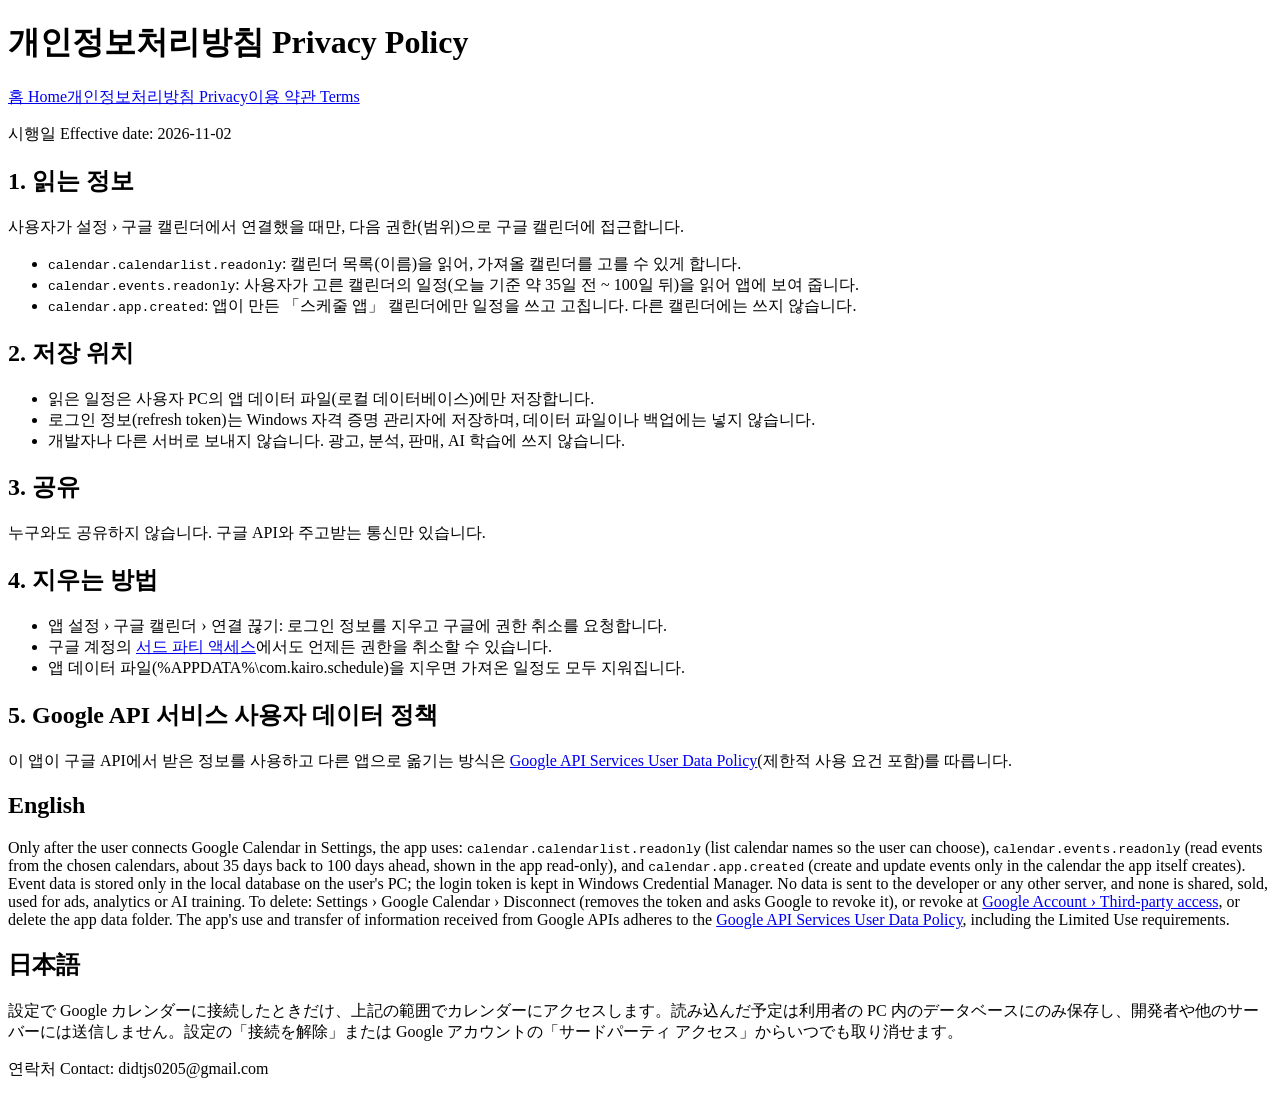
==== privacy.html @ 6b785fa1 "Add privacy.html" ====
<!doctype html><html lang="ko"><head><meta charset="utf-8"><meta name="viewport" content="width=device-width,initial-scale=1"><title>개인정보처리방침 · Privacy Policy</title><link rel="stylesheet" href="style.css"></head><body>
<h1>개인정보처리방침 <span class="lang">Privacy Policy</span></h1><nav><a href="./">홈 Home</a><a href="privacy.html">개인정보처리방침 Privacy</a><a href="terms.html">이용 약관 Terms</a></nav>
<p class="lang">시행일 Effective date: 2026-11-02</p>
<h2>1. 읽는 정보</h2>
<p>사용자가 설정 › 구글 캘린더에서 연결했을 때만, 다음 권한(범위)으로 구글 캘린더에 접근합니다.</p>
<ul><li><code>calendar.calendarlist.readonly</code>: 캘린더 목록(이름)을 읽어, 가져올 캘린더를 고를 수 있게 합니다.</li>
<li><code>calendar.events.readonly</code>: 사용자가 고른 캘린더의 일정(오늘 기준 약 35일 전 ~ 100일 뒤)을 읽어 앱에 보여 줍니다.</li>
<li><code>calendar.app.created</code>: 앱이 만든 「스케줄 앱」 캘린더에만 일정을 쓰고 고칩니다. 다른 캘린더에는 쓰지 않습니다.</li></ul>
<h2>2. 저장 위치</h2>
<ul><li>읽은 일정은 사용자 PC의 앱 데이터 파일(로컬 데이터베이스)에만 저장합니다.</li>
<li>로그인 정보(refresh token)는 Windows 자격 증명 관리자에 저장하며, 데이터 파일이나 백업에는 넣지 않습니다.</li>
<li>개발자나 다른 서버로 보내지 않습니다. 광고, 분석, 판매, AI 학습에 쓰지 않습니다.</li></ul>
<h2>3. 공유</h2><p>누구와도 공유하지 않습니다. 구글 API와 주고받는 통신만 있습니다.</p>
<h2>4. 지우는 방법</h2>
<ul><li>앱 설정 › 구글 캘린더 › 연결 끊기: 로그인 정보를 지우고 구글에 권한 취소를 요청합니다.</li>
<li>구글 계정의 <a href="https://myaccount.google.com/permissions">서드 파티 액세스</a>에서도 언제든 권한을 취소할 수 있습니다.</li>
<li>앱 데이터 파일(%APPDATA%\com.kairo.schedule)을 지우면 가져온 일정도 모두 지워집니다.</li></ul>
<h2>5. Google API 서비스 사용자 데이터 정책</h2>
<p>이 앱이 구글 API에서 받은 정보를 사용하고 다른 앱으로 옮기는 방식은 <a href="https://developers.google.com/terms/api-services-user-data-policy">Google API Services User Data Policy</a>(제한적 사용 요건 포함)를 따릅니다.</p>
<h2>English</h2>
<p>Only after the user connects Google Calendar in Settings, the app uses: <code>calendar.calendarlist.readonly</code> (list calendar names so the user can choose), <code>calendar.events.readonly</code> (read events from the chosen calendars, about 35 days back to 100 days ahead, shown in the app read-only), and <code>calendar.app.created</code> (create and update events only in the calendar the app itself creates). Event data is stored only in the local database on the user's PC; the login token is kept in Windows Credential Manager. No data is sent to the developer or any other server, and none is shared, sold, used for ads, analytics or AI training. To delete: Settings › Google Calendar › Disconnect (removes the token and asks Google to revoke it), or revoke at <a href="https://myaccount.google.com/permissions">Google Account › Third-party access</a>, or delete the app data folder. The app's use and transfer of information received from Google APIs adheres to the <a href="https://developers.google.com/terms/api-services-user-data-policy">Google API Services User Data Policy</a>, including the Limited Use requirements.</p>
<h2>日本語</h2>
<p>設定で Google カレンダーに接続したときだけ、上記の範囲でカレンダーにアクセスします。読み込んだ予定は利用者の PC 内のデータベースにのみ保存し、開発者や他のサーバーには送信しません。設定の「接続を解除」または Google アカウントの「サードパーティ アクセス」からいつでも取り消せます。</p>
<p class="lang">연락처 Contact: didtjs0205@gmail.com</p>
</body></html>
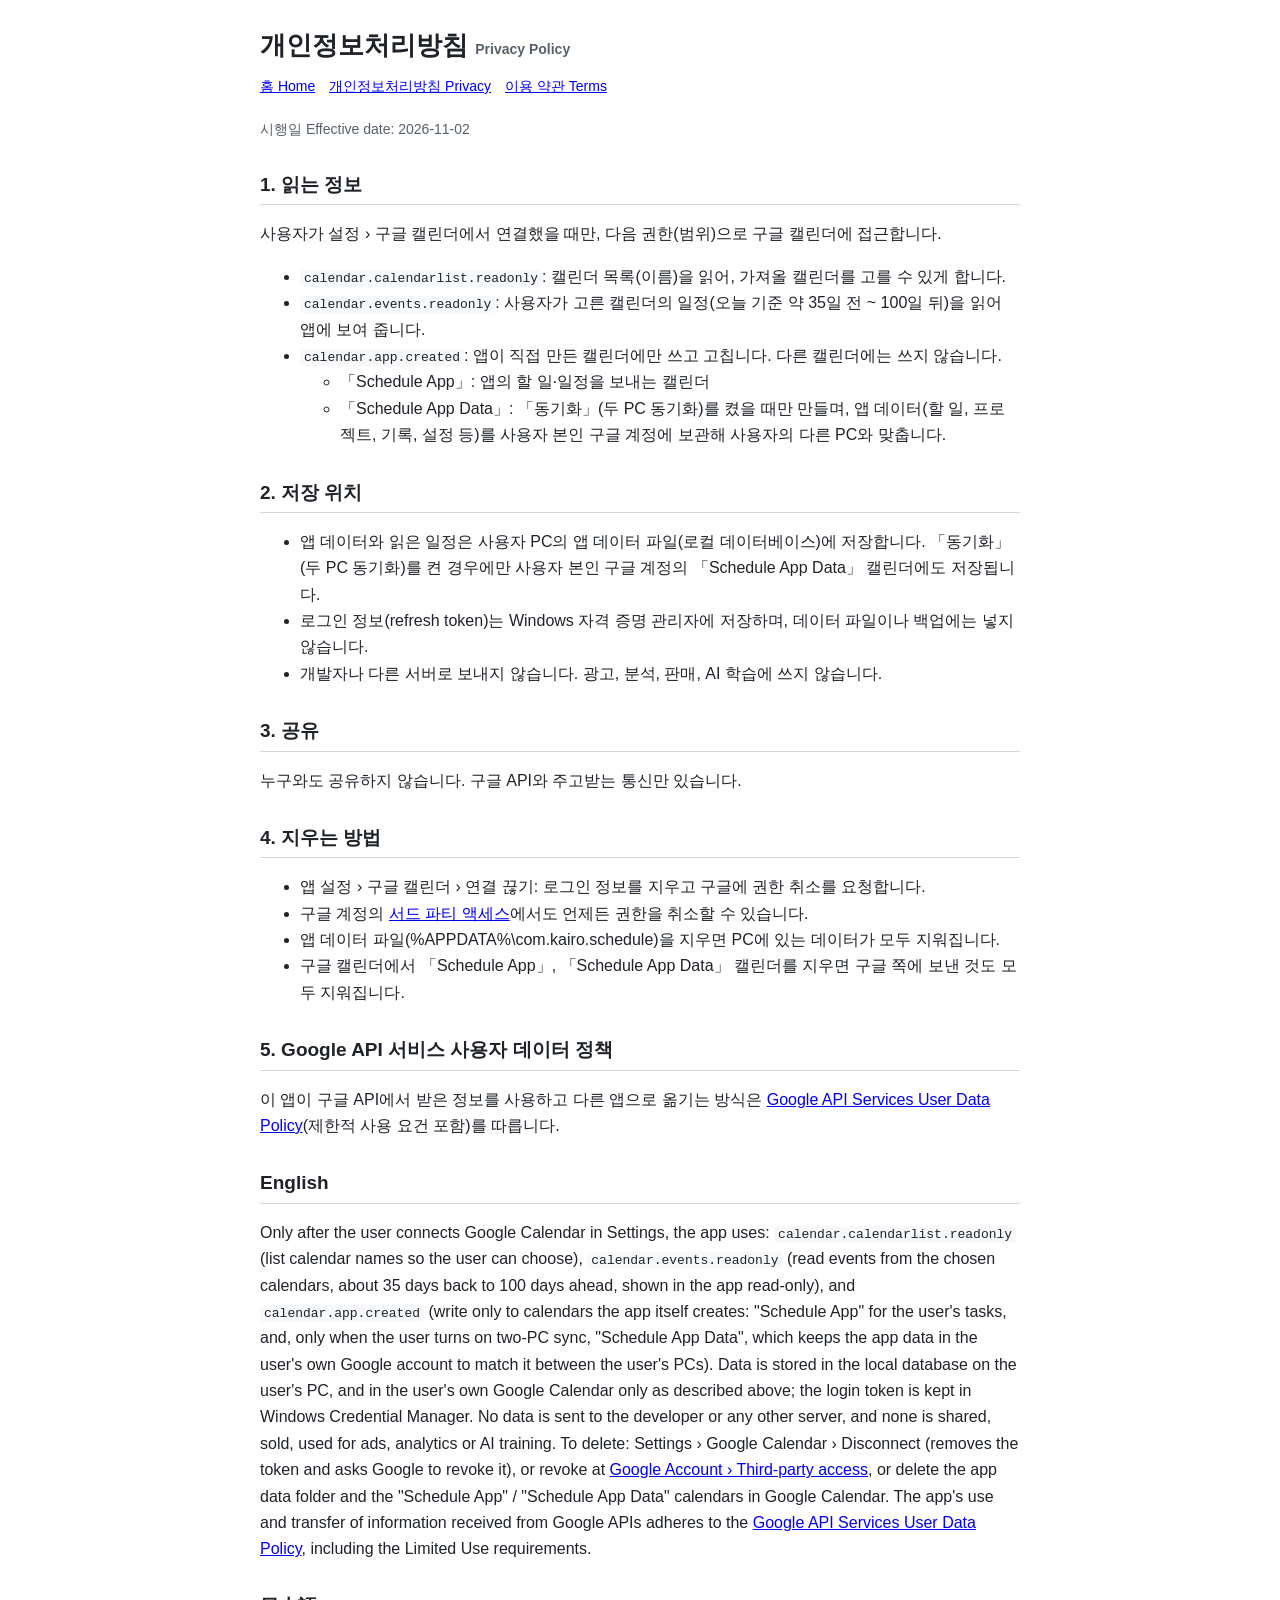
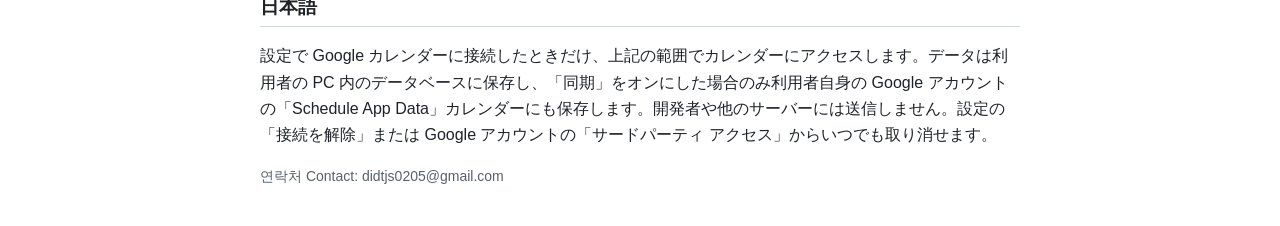
==== commit 5f8b88e7: "방침·홈: 캘린더 이름 Schedule App, 동기화(Schedule App Data) 설명 추가 Co-Authored-By: Claude Opus 5.5 <noreply@ant" ====
--- a/privacy.html
+++ b/privacy.html
@@ -5,21 +5,22 @@
 <p>사용자가 설정 › 구글 캘린더에서 연결했을 때만, 다음 권한(범위)으로 구글 캘린더에 접근합니다.</p>
 <ul><li><code>calendar.calendarlist.readonly</code>: 캘린더 목록(이름)을 읽어, 가져올 캘린더를 고를 수 있게 합니다.</li>
 <li><code>calendar.events.readonly</code>: 사용자가 고른 캘린더의 일정(오늘 기준 약 35일 전 ~ 100일 뒤)을 읽어 앱에 보여 줍니다.</li>
-<li><code>calendar.app.created</code>: 앱이 만든 「스케줄 앱」 캘린더에만 일정을 쓰고 고칩니다. 다른 캘린더에는 쓰지 않습니다.</li></ul>
+<li><code>calendar.app.created</code>: 앱이 직접 만든 캘린더에만 쓰고 고칩니다. 다른 캘린더에는 쓰지 않습니다.<ul><li>「Schedule App」: 앱의 할 일·일정을 보내는 캘린더</li><li>「Schedule App Data」: 「동기화」(두 PC 동기화)를 켰을 때만 만들며, 앱 데이터(할 일, 프로젝트, 기록, 설정 등)를 사용자 본인 구글 계정에 보관해 사용자의 다른 PC와 맞춥니다.</li></ul></li></ul>
 <h2>2. 저장 위치</h2>
-<ul><li>읽은 일정은 사용자 PC의 앱 데이터 파일(로컬 데이터베이스)에만 저장합니다.</li>
+<ul><li>앱 데이터와 읽은 일정은 사용자 PC의 앱 데이터 파일(로컬 데이터베이스)에 저장합니다. 「동기화」(두 PC 동기화)를 켠 경우에만 사용자 본인 구글 계정의 「Schedule App Data」 캘린더에도 저장됩니다.</li>
 <li>로그인 정보(refresh token)는 Windows 자격 증명 관리자에 저장하며, 데이터 파일이나 백업에는 넣지 않습니다.</li>
 <li>개발자나 다른 서버로 보내지 않습니다. 광고, 분석, 판매, AI 학습에 쓰지 않습니다.</li></ul>
 <h2>3. 공유</h2><p>누구와도 공유하지 않습니다. 구글 API와 주고받는 통신만 있습니다.</p>
 <h2>4. 지우는 방법</h2>
 <ul><li>앱 설정 › 구글 캘린더 › 연결 끊기: 로그인 정보를 지우고 구글에 권한 취소를 요청합니다.</li>
 <li>구글 계정의 <a href="https://myaccount.google.com/permissions">서드 파티 액세스</a>에서도 언제든 권한을 취소할 수 있습니다.</li>
-<li>앱 데이터 파일(%APPDATA%\com.kairo.schedule)을 지우면 가져온 일정도 모두 지워집니다.</li></ul>
+<li>앱 데이터 파일(%APPDATA%\com.kairo.schedule)을 지우면 PC에 있는 데이터가 모두 지워집니다.</li>
+<li>구글 캘린더에서 「Schedule App」, 「Schedule App Data」 캘린더를 지우면 구글 쪽에 보낸 것도 모두 지워집니다.</li></ul>
 <h2>5. Google API 서비스 사용자 데이터 정책</h2>
 <p>이 앱이 구글 API에서 받은 정보를 사용하고 다른 앱으로 옮기는 방식은 <a href="https://developers.google.com/terms/api-services-user-data-policy">Google API Services User Data Policy</a>(제한적 사용 요건 포함)를 따릅니다.</p>
 <h2>English</h2>
-<p>Only after the user connects Google Calendar in Settings, the app uses: <code>calendar.calendarlist.readonly</code> (list calendar names so the user can choose), <code>calendar.events.readonly</code> (read events from the chosen calendars, about 35 days back to 100 days ahead, shown in the app read-only), and <code>calendar.app.created</code> (create and update events only in the calendar the app itself creates). Event data is stored only in the local database on the user's PC; the login token is kept in Windows Credential Manager. No data is sent to the developer or any other server, and none is shared, sold, used for ads, analytics or AI training. To delete: Settings › Google Calendar › Disconnect (removes the token and asks Google to revoke it), or revoke at <a href="https://myaccount.google.com/permissions">Google Account › Third-party access</a>, or delete the app data folder. The app's use and transfer of information received from Google APIs adheres to the <a href="https://developers.google.com/terms/api-services-user-data-policy">Google API Services User Data Policy</a>, including the Limited Use requirements.</p>
+<p>Only after the user connects Google Calendar in Settings, the app uses: <code>calendar.calendarlist.readonly</code> (list calendar names so the user can choose), <code>calendar.events.readonly</code> (read events from the chosen calendars, about 35 days back to 100 days ahead, shown in the app read-only), and <code>calendar.app.created</code> (write only to calendars the app itself creates: "Schedule App" for the user's tasks, and, only when the user turns on two-PC sync, "Schedule App Data", which keeps the app data in the user's own Google account to match it between the user's PCs). Data is stored in the local database on the user's PC, and in the user's own Google Calendar only as described above; the login token is kept in Windows Credential Manager. No data is sent to the developer or any other server, and none is shared, sold, used for ads, analytics or AI training. To delete: Settings › Google Calendar › Disconnect (removes the token and asks Google to revoke it), or revoke at <a href="https://myaccount.google.com/permissions">Google Account › Third-party access</a>, or delete the app data folder and the "Schedule App" / "Schedule App Data" calendars in Google Calendar. The app's use and transfer of information received from Google APIs adheres to the <a href="https://developers.google.com/terms/api-services-user-data-policy">Google API Services User Data Policy</a>, including the Limited Use requirements.</p>
 <h2>日本語</h2>
-<p>設定で Google カレンダーに接続したときだけ、上記の範囲でカレンダーにアクセスします。読み込んだ予定は利用者の PC 内のデータベースにのみ保存し、開発者や他のサーバーには送信しません。設定の「接続を解除」または Google アカウントの「サードパーティ アクセス」からいつでも取り消せます。</p>
+<p>設定で Google カレンダーに接続したときだけ、上記の範囲でカレンダーにアクセスします。データは利用者の PC 内のデータベースに保存し、「同期」をオンにした場合のみ利用者自身の Google アカウントの「Schedule App Data」カレンダーにも保存します。開発者や他のサーバーには送信しません。設定の「接続を解除」または Google アカウントの「サードパーティ アクセス」からいつでも取り消せます。</p>
 <p class="lang">연락처 Contact: didtjs0205@gmail.com</p>
 </body></html>
--- a/style.css
+++ b/style.css
@@ -0,0 +1,4 @@
+body{font-family:"Segoe UI","Malgun Gothic","Meiryo UI",sans-serif;max-width:760px;margin:0 auto;padding:24px 16px;line-height:1.65;color:#1f2328;background:#fff}
+h1{font-size:26px;margin:0 0 4px}h2{font-size:19px;margin-top:28px;border-bottom:1px solid #d0d7de;padding-bottom:4px}
+nav{margin:8px 0 20px;font-size:14px}nav a{margin-right:14px}.lang{color:#57606a;font-size:14px}code{background:#f6f8fa;padding:1px 4px;border-radius:4px}
+@media (prefers-color-scheme:dark){body{background:#0d1117;color:#e6edf3}a{color:#58a6ff}code{background:#161b22}h2{border-color:#30363d}}
